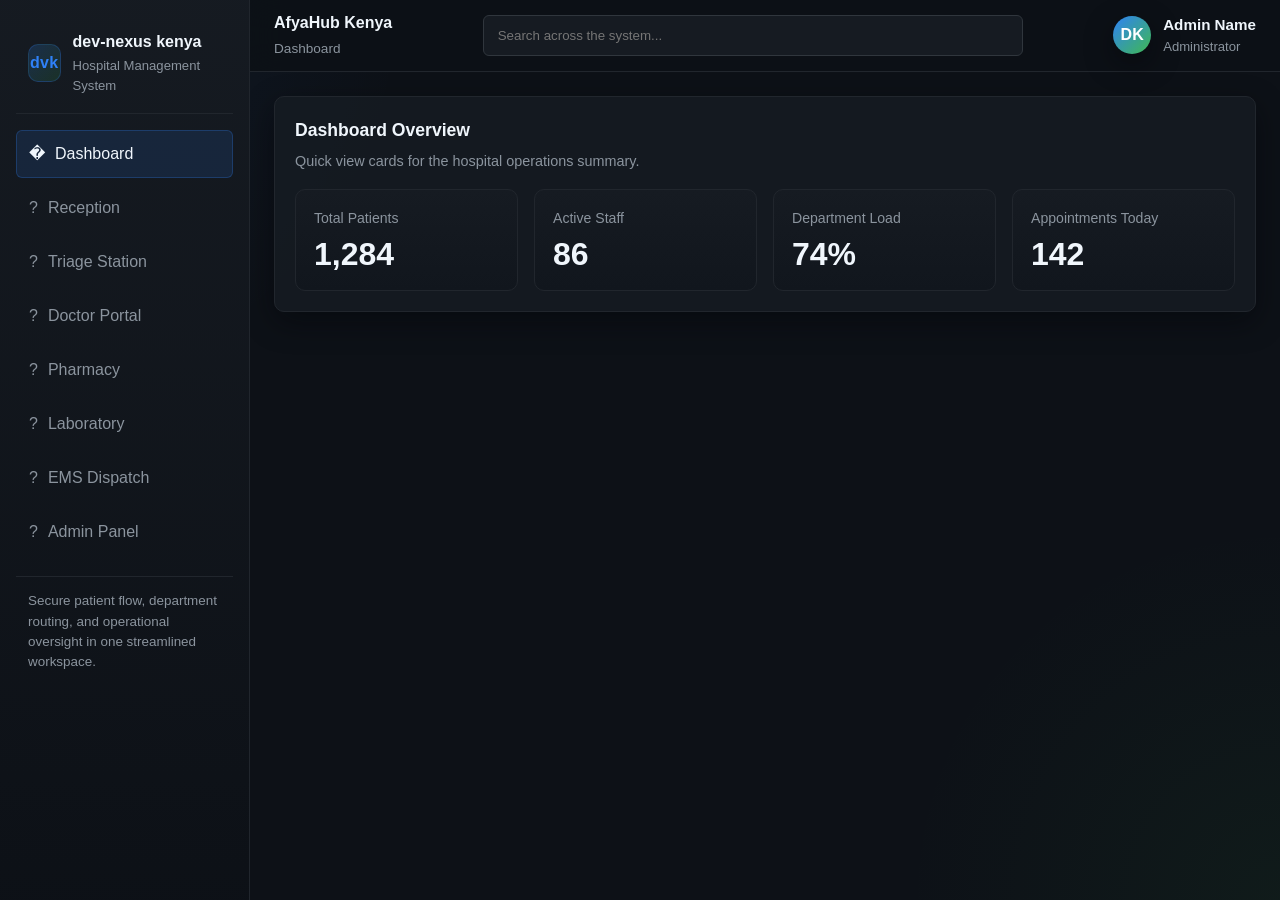
==== index.html @ 2a0de5f3 "Convert to multi-page hospital UI with shared styles" ====
<!DOCTYPE html>
<html lang="en">
<head>
  <meta charset="UTF-8" />
  <meta name="viewport" content="width=device-width, initial-scale=1.0" />
  <title>Dashboard | AfyaHub Kenya</title>
  <link rel="stylesheet" href="styles.css" />
</head>
<body>
  <div class="app">
    <aside class="sidebar">
      <div class="brand">
        <div class="brand-mark">dvk</div>
        <div>
          <h1><dev-nexus>dev-nexus kenya</dev-nexus></h1>
          <p>Hospital Management System</p>
        </div>
      </div>

      <nav class="nav" aria-label="Primary navigation">
        <a class="active" href="index.html"><span class="icon">�</span>Dashboard</a>
        <a href="reception.html"><span class="icon">?</span>Reception</a>
        <a href="triage.html"><span class="icon">?</span>Triage Station</a>
        <a href="doctor.html"><span class="icon">?</span>Doctor Portal</a>
        <a href="pharmacy.html"><span class="icon">?</span>Pharmacy</a>
        <a href="laboratory.html"><span class="icon">?</span>Laboratory</a>
        <a href="ems.html"><span class="icon">?</span>EMS Dispatch</a>
        <a href="admin.html"><span class="icon">?</span>Admin Panel</a>
      </nav>

      <div class="sidebar-footer">
        Secure patient flow, department routing, and operational oversight in one streamlined workspace.
      </div>
    </aside>

    <main class="main">
      <header class="topbar">
        <div class="topbar-title">
          <strong>AfyaHub Kenya</strong>
          <span>Dashboard</span>
        </div>
        <div class="topbar-search">
          <input type="search" placeholder="Search across the system..." aria-label="Search" />
        </div>
        <div class="profile" aria-label="User profile">
          <div class="avatar">DK</div>
          <div class="profile-meta">
            <strong>Admin Name</strong>
            <span>Administrator</span>
          </div>
        </div>
      </header>

      <div class="content">
        <section class="section">
          <div class="section-header">
            <h2>Dashboard Overview</h2>
            <p>Quick view cards for the hospital operations summary.</p>
          </div>

          <div class="cards">
            <article class="card">
              <div class="card-label">Total Patients</div>
              <div class="card-value">1,284</div>
            </article>
            <article class="card">
              <div class="card-label">Active Staff</div>
              <div class="card-value">86</div>
            </article>
            <article class="card">
              <div class="card-label">Department Load</div>
              <div class="card-value">74%</div>
            </article>
            <article class="card">
              <div class="card-label">Appointments Today</div>
              <div class="card-value">142</div>
            </article>
          </div>
        </section>
      </div>
    </main>
  </div>
</body>
</html>
---- styles.css ----
:root {
  --bg: #0d1117;
  --bg-elevated: #161b22;
  --bg-soft: #0f141b;
  --border: #30363d;
  --border-soft: #21262d;
  --text: #c9d1d9;
  --text-muted: #8b949e;
  --text-strong: #f0f6fc;
  --accent: #2f81f7;
  --accent-hover: #4493f8;
  --shadow: 0 10px 30px rgba(1, 4, 9, 0.45);
  --radius: 6px;
  --sidebar-width: 250px;
  --topbar-height: 72px;
}

* {
  box-sizing: border-box;
}

body {
  margin: 0;
  font-family: -apple-system, BlinkMacSystemFont, "Segoe UI", Helvetica, Arial, sans-serif;
  background:
    radial-gradient(circle at top left, rgba(47, 129, 247, 0.08), transparent 26%),
    radial-gradient(circle at bottom right, rgba(63, 185, 80, 0.06), transparent 24%),
    var(--bg);
  color: var(--text);
  line-height: 1.5;
}

a {
  color: inherit;
  text-decoration: none;
}

.app {
  min-height: 100vh;
}

.sidebar {
  position: fixed;
  inset: 0 auto 0 0;
  width: var(--sidebar-width);
  background: linear-gradient(180deg, rgba(22, 27, 34, 0.98), rgba(13, 17, 23, 0.98));
  border-right: 1px solid var(--border-soft);
  padding: 20px 16px;
  overflow-y: auto;
  z-index: 20;
}

.brand {
  display: flex;
  align-items: center;
  gap: 12px;
  padding: 10px 12px 18px;
  border-bottom: 1px solid var(--border-soft);
  margin-bottom: 16px;
}

.brand-mark {
  width: 38px;
  height: 38px;
  border-radius: 10px;
  display: grid;
  place-items: center;
  background: linear-gradient(135deg, rgba(47, 129, 247, 0.2), rgba(63, 185, 80, 0.15));
  border: 1px solid rgba(47, 129, 247, 0.22);
  color: var(--accent);
  font-weight: 700;
  letter-spacing: 0.02em;
}

.brand h1 {
  margin: 0;
  font-size: 1rem;
  color: var(--text-strong);
}

.brand p {
  margin: 2px 0 0;
  font-size: 0.82rem;
  color: var(--text-muted);
}

.nav {
  display: grid;
  gap: 6px;
}

.nav a {
  display: flex;
  align-items: center;
  gap: 10px;
  padding: 11px 12px;
  border-radius: var(--radius);
  border: 1px solid transparent;
  color: var(--text-muted);
  transition: all 0.2s ease;
}

.nav a:hover,
.nav a:focus-visible {
  color: var(--text-strong);
  background: rgba(177, 186, 196, 0.08);
  border-color: var(--border);
  outline: none;
}

.nav a.active {
  color: var(--text-strong);
  background: rgba(47, 129, 247, 0.13);
  border-color: rgba(47, 129, 247, 0.25);
}

.sidebar-footer {
  margin-top: 20px;
  padding: 14px 12px;
  border-top: 1px solid var(--border-soft);
  color: var(--text-muted);
  font-size: 0.84rem;
}

.main {
  margin-left: var(--sidebar-width);
  min-height: 100vh;
}

.topbar {
  position: sticky;
  top: 0;
  z-index: 10;
  height: var(--topbar-height);
  display: flex;
  align-items: center;
  justify-content: space-between;
  gap: 16px;
  padding: 0 24px;
  background: rgba(13, 17, 23, 0.9);
  backdrop-filter: blur(16px);
  border-bottom: 1px solid var(--border-soft);
}

.topbar-title {
  display: flex;
  flex-direction: column;
  gap: 4px;
}

.topbar-title strong {
  color: var(--text-strong);
  font-size: 1rem;
}

.topbar-title span {
  color: var(--text-muted);
  font-size: 0.85rem;
}

.topbar-search {
  flex: 1;
  max-width: 540px;
}

.topbar-search input {
  width: 100%;
  padding: 12px 14px;
  background: var(--bg-elevated);
  color: var(--text);
  border: 1px solid var(--border);
  border-radius: var(--radius);
  outline: none;
}

.profile {
  display: flex;
  align-items: center;
  gap: 12px;
  min-width: fit-content;
}

.avatar {
  width: 38px;
  height: 38px;
  border-radius: 50%;
  background: linear-gradient(135deg, #2f81f7, #3fb950);
  display: grid;
  place-items: center;
  color: #fff;
  font-weight: 700;
  box-shadow: var(--shadow);
}

.profile-meta {
  display: flex;
  flex-direction: column;
  align-items: flex-start;
}

.profile-meta strong {
  color: var(--text-strong);
  font-size: 0.95rem;
}

.profile-meta span {
  color: var(--text-muted);
  font-size: 0.82rem;
}

.content {
  padding: 24px;
  display: grid;
  gap: 24px;
}

.section {
  background: rgba(22, 27, 34, 0.86);
  border: 1px solid var(--border-soft);
  border-radius: 10px;
  box-shadow: var(--shadow);
  padding: 20px;
}

.section-header h2 {
  margin: 0;
  color: var(--text-strong);
  font-size: 1.1rem;
}

.section-header p {
  margin: 8px 0 0;
  color: var(--text-muted);
  font-size: 0.9rem;
}

.cards {
  display: grid;
  grid-template-columns: repeat(4, minmax(0, 1fr));
  gap: 16px;
  margin-top: 16px;
}

.card {
  background: linear-gradient(180deg, rgba(22, 27, 34, 1), rgba(17, 22, 29, 1));
  border: 1px solid var(--border-soft);
  border-radius: 10px;
  padding: 18px;
}

.card-label {
  color: var(--text-muted);
  font-size: 0.88rem;
}

.card-value {
  color: var(--text-strong);
  font-size: 2rem;
  line-height: 1.1;
  font-weight: 700;
  margin-top: 8px;
}

.placeholder {
  min-height: 240px;
  border-radius: 10px;
  border: 1px dashed rgba(139, 148, 158, 0.28);
  background:
    linear-gradient(180deg, rgba(255, 255, 255, 0.02), rgba(255, 255, 255, 0.01)),
    repeating-linear-gradient(
      90deg,
      rgba(139, 148, 158, 0.07) 0,
      rgba(139, 148, 158, 0.07) 1px,
      transparent 1px,
      transparent 24px
    );
  display: grid;
  place-items: center;
  color: var(--text-muted);
  text-align: center;
  padding: 24px;
}

.form-grid {
  display: grid;
  grid-template-columns: repeat(2, minmax(0, 1fr));
  gap: 14px;
  margin-top: 16px;
}

.field {
  display: grid;
  gap: 8px;
}

.field label {
  font-size: 0.86rem;
  color: var(--text-muted);
}

.field input,
.field select {
  width: 100%;
  padding: 12px 13px;
  border-radius: var(--radius);
  border: 1px solid var(--border);
  background: var(--bg-soft);
  color: var(--text);
  outline: none;
}

.actions {
  display: flex;
  justify-content: flex-end;
  margin-top: 16px;
}

.btn {
  display: inline-flex;
  align-items: center;
  justify-content: center;
  padding: 11px 16px;
  border-radius: var(--radius);
  border: 1px solid var(--border);
  background: var(--bg-elevated);
  color: var(--text-strong);
  font-weight: 600;
  cursor: pointer;
  transition: all 0.2s ease;
}

.btn:hover,
.btn:focus-visible {
  background: #1f2630;
  border-color: #8b949e;
  outline: none;
}

.btn-primary {
  background: linear-gradient(180deg, var(--accent), #1f6feb);
  border-color: rgba(47, 129, 247, 0.5);
  color: #fff;
}

.btn-primary:hover,
.btn-primary:focus-visible {
  background: linear-gradient(180deg, var(--accent-hover), #1f6feb);
}

@media (max-width: 1180px) {
  .cards {
    grid-template-columns: repeat(2, minmax(0, 1fr));
  }
}

@media (max-width: 940px) {
  .sidebar {
    position: relative;
    width: 100%;
    inset: auto;
    border-right: 0;
    border-bottom: 1px solid var(--border-soft);
  }

  .main {
    margin-left: 0;
  }

  .topbar {
    height: auto;
    padding: 16px 18px;
    flex-direction: column;
    align-items: stretch;
  }

  .topbar-search {
    max-width: none;
  }

  .content {
    padding: 18px;
  }
}

@media (max-width: 680px) {
  .cards,
  .form-grid {
    grid-template-columns: 1fr;
  }

  .section {
    padding: 16px;
  }

  .profile-meta {
    display: none;
  }
}
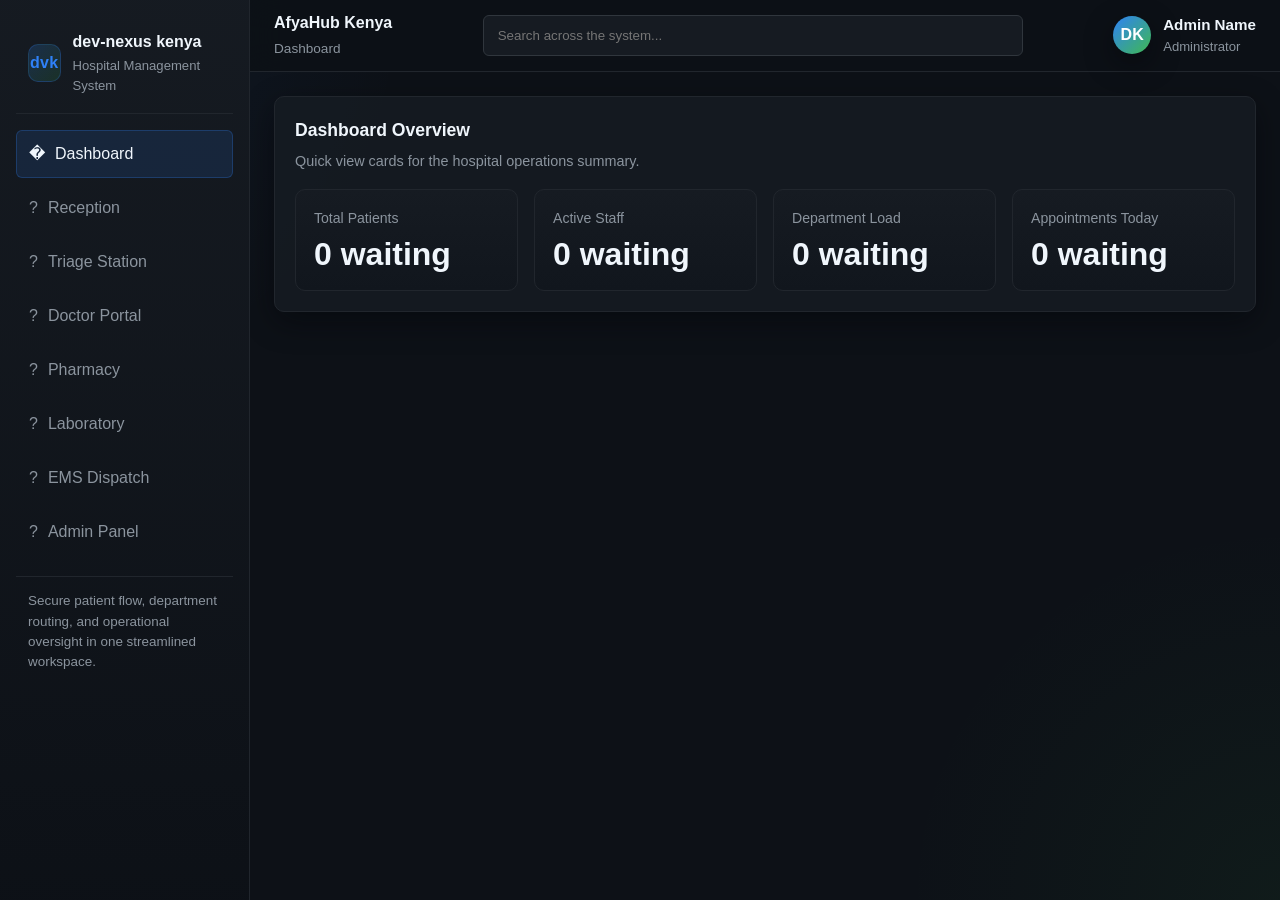
==== commit 31d64371: "Set all dashboard metrics to zero waiting and sync portal placeholders" ====
--- a/index.html
+++ b/index.html
@@ -3,7 +3,7 @@
 <head>
   <meta charset="UTF-8" />
   <meta name="viewport" content="width=device-width, initial-scale=1.0" />
-  <title>Dashboard | AfyaHub Kenya</title>
+  <title>Dashboard | dev-nexus Kenya</title>
   <link rel="stylesheet" href="styles.css" />
 </head>
 <body>
@@ -61,19 +61,19 @@
           <div class="cards">
             <article class="card">
               <div class="card-label">Total Patients</div>
-              <div class="card-value">1,284</div>
+              <div class="card-value">0 waiting</div>
             </article>
             <article class="card">
               <div class="card-label">Active Staff</div>
-              <div class="card-value">86</div>
+              <div class="card-value">0 waiting</div>
             </article>
             <article class="card">
               <div class="card-label">Department Load</div>
-              <div class="card-value">74%</div>
+              <div class="card-value">0 waiting</div>
             </article>
             <article class="card">
               <div class="card-label">Appointments Today</div>
-              <div class="card-value">142</div>
+              <div class="card-value">0 waiting</div>
             </article>
           </div>
         </section>
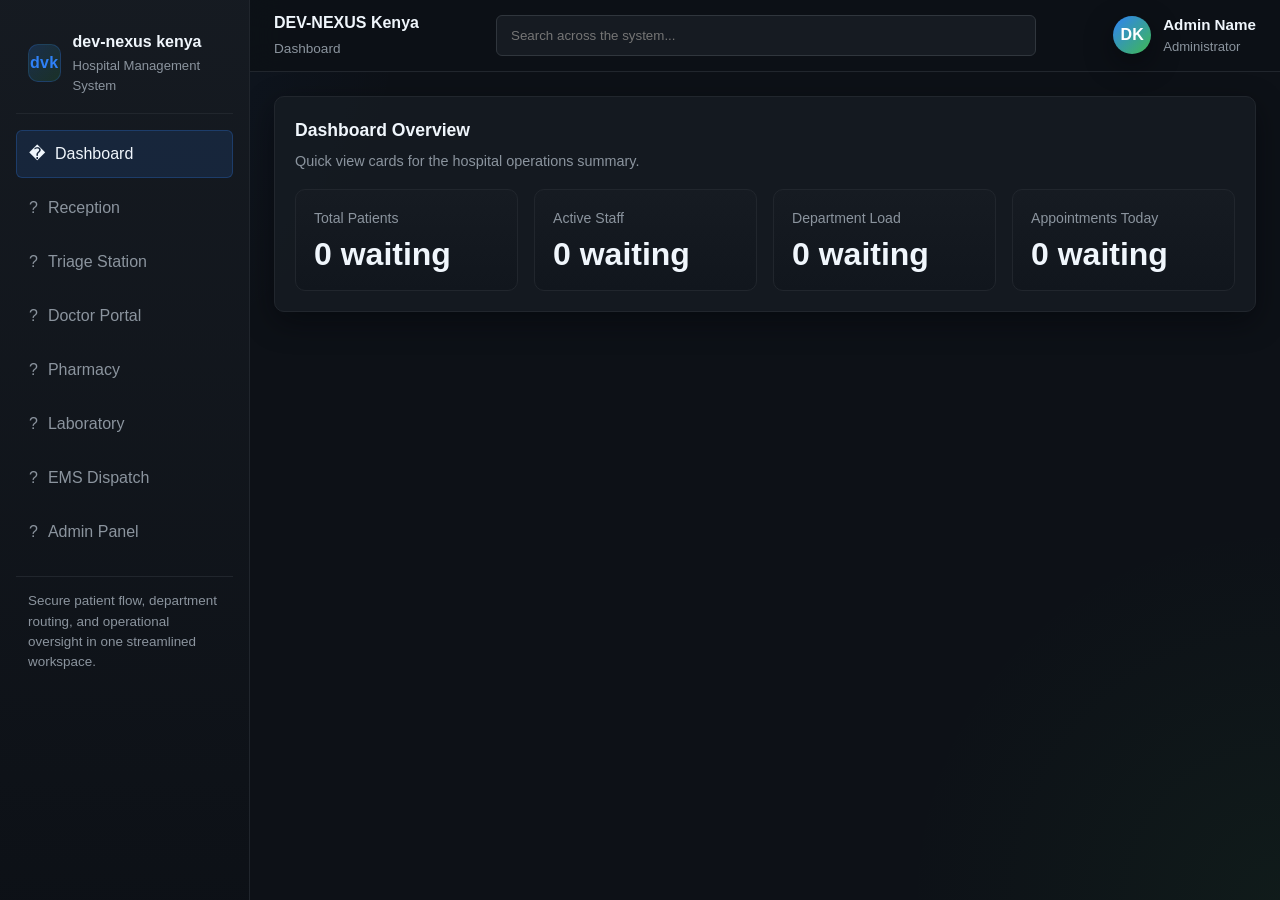
==== commit 9783e0ee: "Update topbar title from 'AfyaHub Kenya' to 'DEV-NEXUS Kenya'" ====
--- a/index.html
+++ b/index.html
@@ -36,7 +36,7 @@
     <main class="main">
       <header class="topbar">
         <div class="topbar-title">
-          <strong>AfyaHub Kenya</strong>
+          <strong>DEV-NEXUS Kenya</strong>
           <span>Dashboard</span>
         </div>
         <div class="topbar-search">
